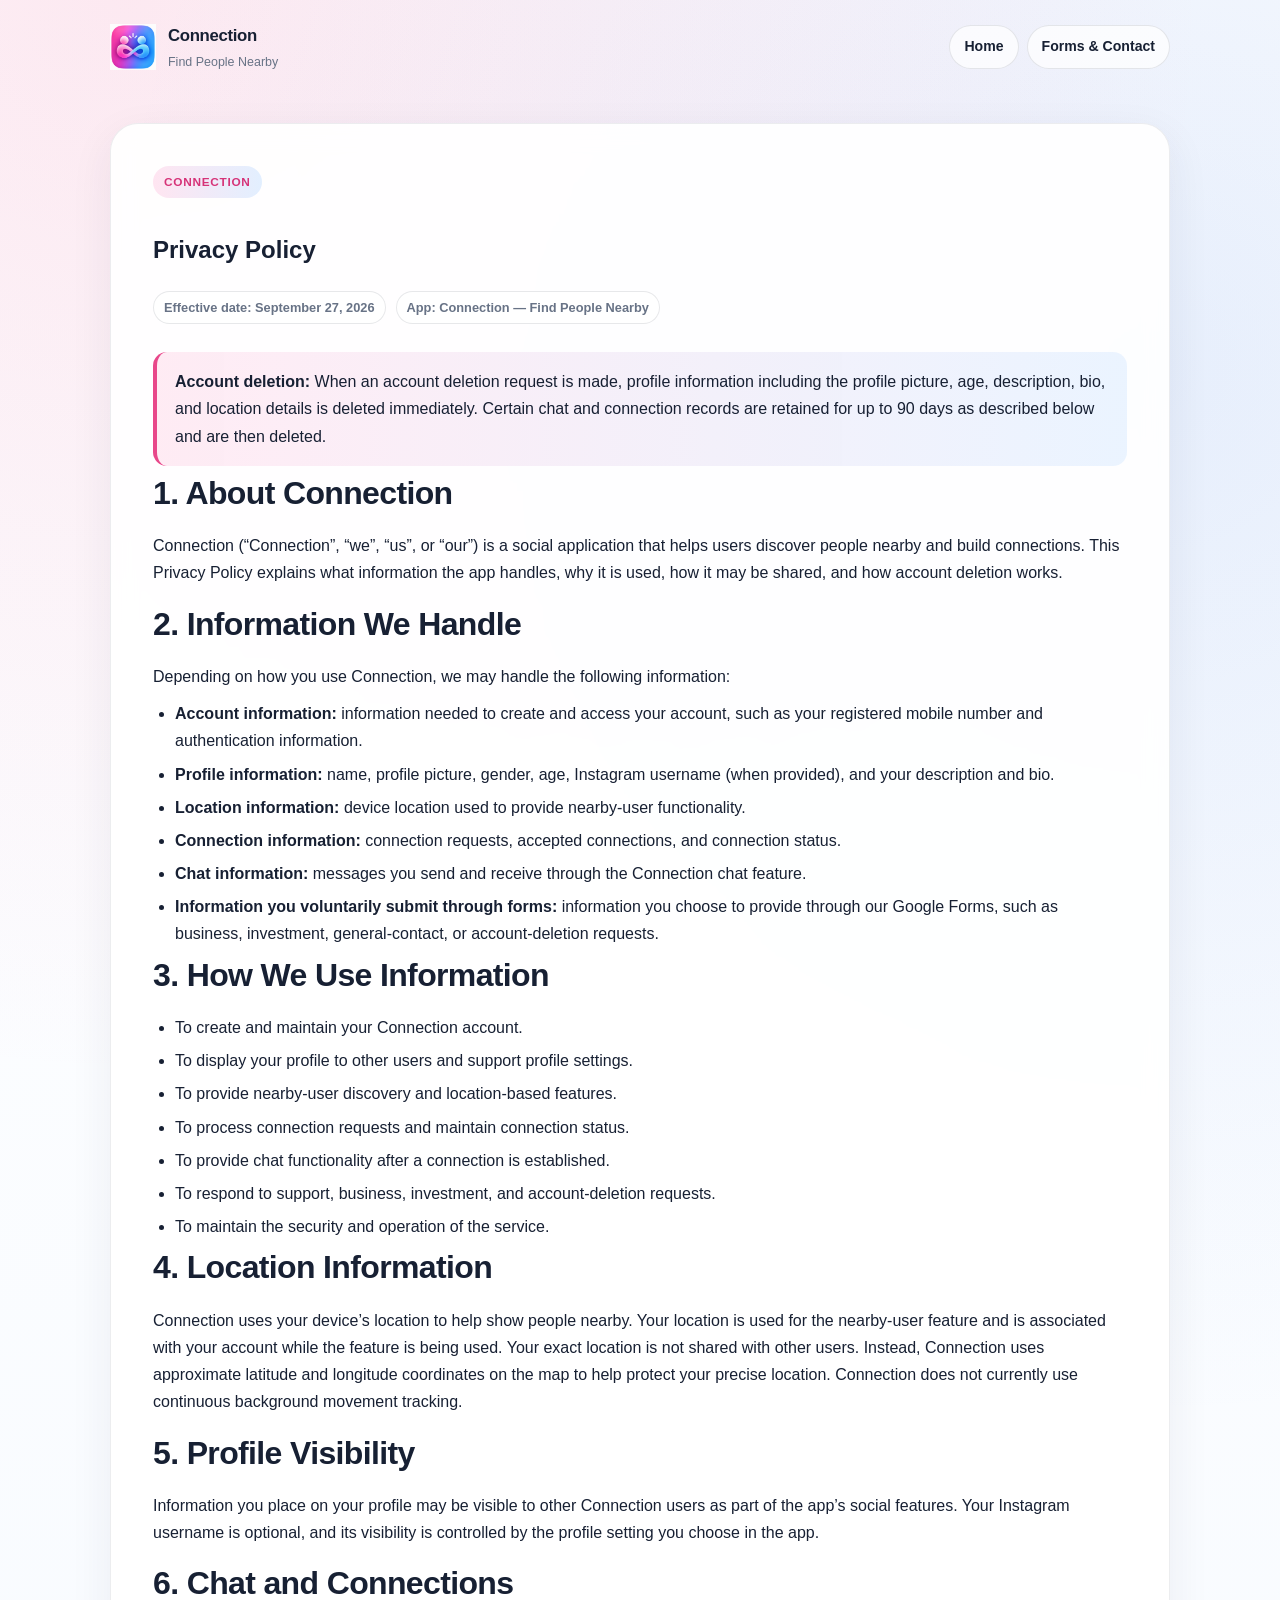
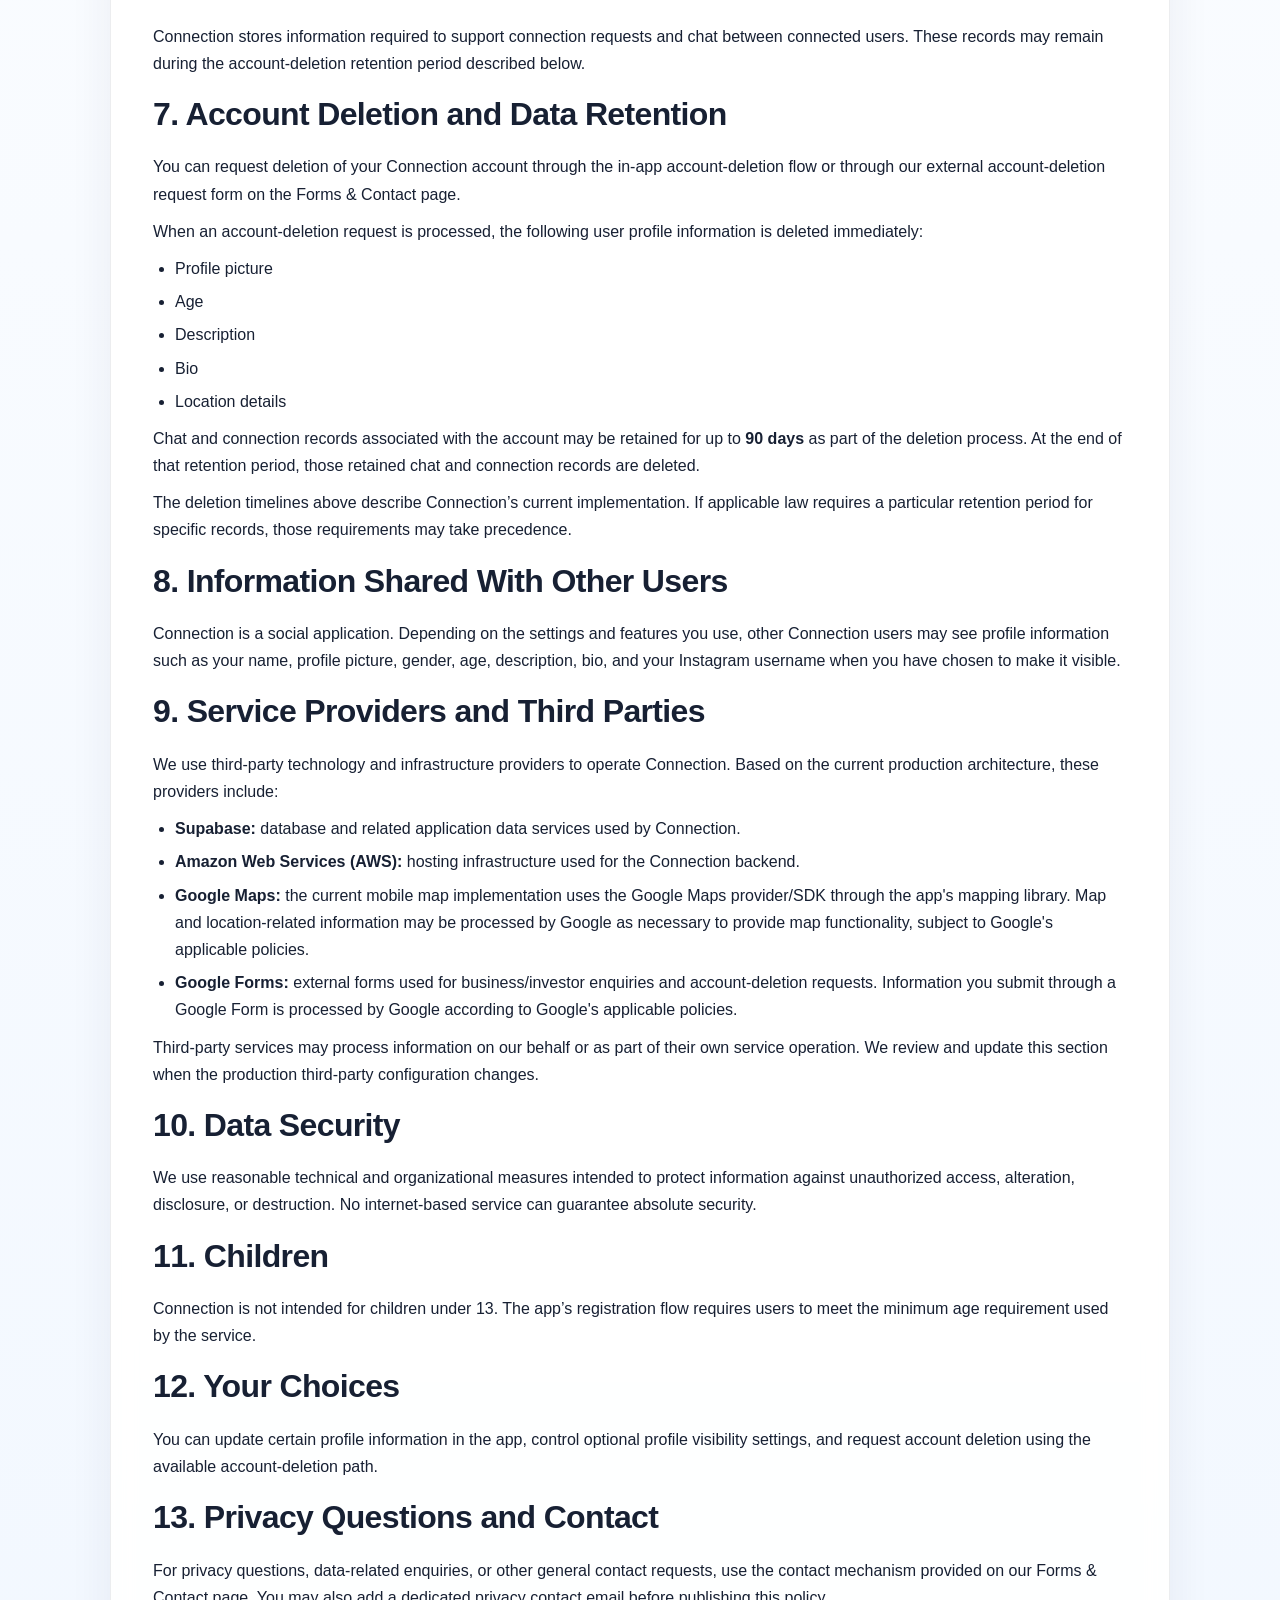
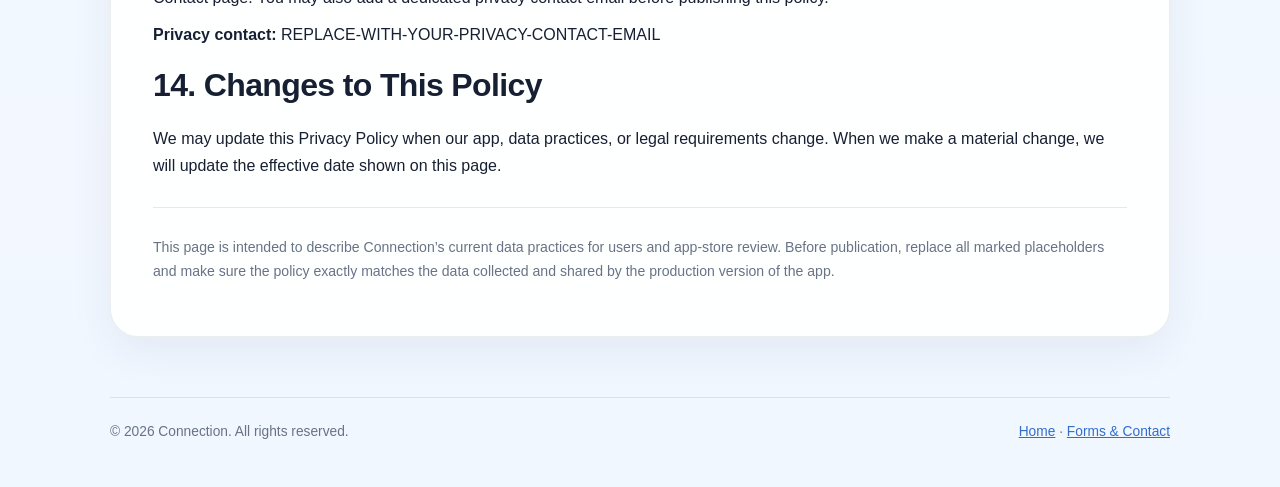
==== privacy.html @ 4371f3f5 "Added Connection Website Pages" ====
<!DOCTYPE html>
<html lang="en">

<head>
  <meta charset="UTF-8">
  <meta name="viewport" content="width=device-width, initial-scale=1.0">
  <meta name="description" content="Connection Privacy Policy — Find People Nearby.">
  <meta name="robots" content="index,follow">
  <title>Privacy Policy — Connection</title>
  <link rel="stylesheet" href="styles.css">
</head>

<body>
  <header class="site-header">
    <div class="site-shell header-inner">
      <a class="brand" href="index.html" aria-label="Connection home">
        <img class="brand-mark" src="connection-app-icon.png" alt="Connection logo" />
        <span class="brand-text">
          <span class="brand-name">Connection</span>
          <span class="brand-tagline">Find People Nearby</span>
        </span>
      </a>

      <nav class="top-nav" aria-label="Primary">
        <a class="nav-link" href="index.html">Home</a>
        <a class="nav-link" href="forms.html">Forms &amp; Contact</a>
      </nav>
    </div>
  </header>

  <main class="page-section">
    <div class="site-shell">
      <article class="section-card">
        <span class="eyebrow">Connection</span>
        <h1>Privacy Policy</h1>
        <div class="meta-row">
          <span class="meta-pill">Effective date: September 27, 2026</span>
          <span class="meta-pill">App: Connection — Find People Nearby</span>
        </div>

        <div class="notice">
          <strong>Account deletion:</strong> When an account deletion request is made, profile information
          including the profile picture, age, description, bio, and location details is deleted immediately.
          Certain chat and connection records are retained for up to 90 days as described below and are then deleted.
        </div>

        <h2>1. About Connection</h2>
        <p>
          Connection (“Connection”, “we”, “us”, or “our”) is a social application that helps users discover
          people nearby and build connections. This Privacy Policy explains what information the app handles,
          why it is used, how it may be shared, and how account deletion works.
        </p>

        <h2>2. Information We Handle</h2>
        <p>Depending on how you use Connection, we may handle the following information:</p>
        <ul>
          <li><strong>Account information:</strong> information needed to create and access your account, such as your
            registered mobile number and authentication information.</li>
          <li><strong>Profile information:</strong> name, profile picture, gender, age, Instagram username (when
            provided), and your description and bio.</li>
          <li><strong>Location information:</strong> device location used to provide nearby-user functionality.</li>
          <li><strong>Connection information:</strong> connection requests, accepted connections, and connection status.
          </li>
          <li><strong>Chat information:</strong> messages you send and receive through the Connection chat feature.</li>
          <li><strong>Information you voluntarily submit through forms:</strong> information you choose to provide
            through our Google Forms, such as business, investment, general-contact, or account-deletion requests.</li>
        </ul>

        <h2>3. How We Use Information</h2>
        <ul>
          <li>To create and maintain your Connection account.</li>
          <li>To display your profile to other users and support profile settings.</li>
          <li>To provide nearby-user discovery and location-based features.</li>
          <li>To process connection requests and maintain connection status.</li>
          <li>To provide chat functionality after a connection is established.</li>
          <li>To respond to support, business, investment, and account-deletion requests.</li>
          <li>To maintain the security and operation of the service.</li>
        </ul>

        <h2>4. Location Information</h2>
        <p>
          Connection uses your device’s location to help show people nearby. Your location is used for the nearby-user
          feature and is associated with your account while the feature is being used.

          Your exact location is not shared with other users. Instead, Connection uses approximate latitude and
          longitude coordinates on the map to help protect your precise location.

          Connection does not currently use continuous background movement tracking.

        </p>

        <h2>5. Profile Visibility</h2>
        <p>
          Information you place on your profile may be visible to other Connection users as part of the app’s
          social features. Your Instagram username is optional, and its visibility is controlled by the profile setting
          you choose in the app.
        </p>

        <h2>6. Chat and Connections</h2>
        <p>
          Connection stores information required to support connection requests and chat between connected users.
          These records may remain during the account-deletion retention period described below.
        </p>

        <h2 id="deletion">7. Account Deletion and Data Retention</h2>
        <p>
          You can request deletion of your Connection account through the in-app account-deletion flow or through
          our external account-deletion request form on the Forms &amp; Contact page.
        </p>
        <p>
          When an account-deletion request is processed, the following user profile information is deleted immediately:
        </p>
        <ul>
          <li>Profile picture</li>
          <li>Age</li>
          <li>Description</li>
          <li>Bio</li>
          <li>Location details</li>
        </ul>
        <p>
          Chat and connection records associated with the account may be retained for up to <strong>90 days</strong>
          as part of the deletion process. At the end of that retention period, those retained chat and connection
          records are deleted.
        </p>
        <p>
          The deletion timelines above describe Connection’s current implementation. If applicable law requires a
          particular retention period for specific records, those requirements may take precedence.
        </p>

        <h2>8. Information Shared With Other Users</h2>
        <p>
          Connection is a social application. Depending on the settings and features you use, other Connection users
          may see profile information such as your name, profile picture, gender, age, description, bio, and your
          Instagram username when you have chosen to make it visible.
        </p>

        <h2>9. Service Providers and Third Parties</h2>
        <p>
          We use third-party technology and infrastructure providers to operate Connection. Based on the current
          production architecture, these providers include:
        </p>
        <ul>
          <li><strong>Supabase:</strong> database and related application data services used by Connection.</li>
          <li><strong>Amazon Web Services (AWS):</strong> hosting infrastructure used for the Connection backend.</li>
          <li><strong>Google Maps:</strong> the current mobile map implementation uses the Google Maps provider/SDK
            through the app's mapping library. Map and location-related information may be processed by Google as
            necessary to provide map functionality, subject to Google's applicable policies.</li>
          <li><strong>Google Forms:</strong> external forms used for business/investor enquiries and account-deletion
            requests. Information you submit through a Google Form is processed by Google according to Google's
            applicable policies.</li>
        </ul>
        <p>
          Third-party services may process information on our behalf or as part of their own service operation. We
          review and update this section when the production third-party configuration changes.
        </p>

        <h2>10. Data Security</h2>
        <p>
          We use reasonable technical and organizational measures intended to protect information against unauthorized
          access, alteration, disclosure, or destruction. No internet-based service can guarantee absolute security.
        </p>

        <h2>11. Children</h2>
        <p>
          Connection is not intended for children under 13. The app’s registration flow requires users to meet the
          minimum age requirement used by the service.
        </p>

        <h2>12. Your Choices</h2>
        <p>
          You can update certain profile information in the app, control optional profile visibility settings,
          and request account deletion using the available account-deletion path.
        </p>

        <h2>13. Privacy Questions and Contact</h2>
        <p>
          For privacy questions, data-related enquiries, or other general contact requests, use the contact mechanism
          provided on our Forms &amp; Contact page. You may also add a dedicated privacy contact email before publishing
          this policy.
        </p>
        <p>
          <strong>Privacy contact:</strong> REPLACE-WITH-YOUR-PRIVACY-CONTACT-EMAIL
        </p>

        <h2>14. Changes to This Policy</h2>
        <p>
          We may update this Privacy Policy when our app, data practices, or legal requirements change. When we make
          a material change, we will update the effective date shown on this page.
        </p>

        <hr class="soft">
        <p class="small">
          This page is intended to describe Connection’s current data practices for users and app-store review.
          Before publication, replace all marked placeholders and make sure the policy exactly matches the data
          collected and shared by the production version of the app.
        </p>
      </article>
    </div>
  </main>

  <footer class="footer">
    <div class="site-shell footer-inner">
      <span>&copy; 2026 Connection. All rights reserved.</span>
      <span><a href="index.html">Home</a> · <a href="forms.html">Forms &amp; Contact</a></span>
    </div>
  </footer>
</body>

</html>
---- styles.css ----
:root {
  --pink-50: #fff6fb;
  --pink-100: #ffe5f1;
  --pink-200: #ffc9df;
  --pink-500: #e8478a;
  --pink-600: #d63378;
  --blue-50: #f1f7ff;
  --blue-100: #e2efff;
  --blue-200: #c8ddff;
  --blue-500: #4a83e8;
  --blue-600: #326dcc;
  --ink: #172033;
  --muted: #687386;
  --surface: rgba(255, 255, 255, 0.92);
  --border: rgba(23, 32, 51, 0.10);
  --shadow: 0 20px 60px rgba(36, 42, 68, 0.12);
  --radius-lg: 28px;
  --radius-md: 18px;
  --max-width: 1060px;
}

* {
  box-sizing: border-box;
}

html {
  scroll-behavior: smooth;
}

body {
  margin: 0;
  min-height: 100vh;
  color: var(--ink);
  background:
    radial-gradient(circle at 10% 0%, rgba(232, 71, 138, 0.12), transparent 28%),
    radial-gradient(circle at 90% 10%, rgba(74, 131, 232, 0.13), transparent 30%),
    linear-gradient(180deg, #ffffff 0%, var(--blue-50) 100%);
  font-family: Inter, ui-sans-serif, -apple-system, BlinkMacSystemFont, "Segoe UI", Roboto, Helvetica, Arial, sans-serif;
  line-height: 1.7;
}

a {
  color: var(--blue-600);
}

a:hover {
  color: var(--pink-600);
}

button,
a {
  -webkit-tap-highlight-color: transparent;
}

.site-shell {
  width: min(100% - 32px, var(--max-width));
  margin: 0 auto;
}

.site-header {
  padding: 22px 0;
}

.header-inner {
  display: flex;
  align-items: center;
  justify-content: space-between;
  gap: 18px;
}

.brand {
  display: inline-flex;
  align-items: center;
  gap: 12px;
  color: var(--ink);
  text-decoration: none;
}

.brand:hover {
  color: var(--ink);
}

.brand-mark {
  width: 46px;
  height: 46px;
  object-fit: contain;
  flex-shrink: 0;
}

.brand-text {
  display: grid;
  gap: 1px;
}

.brand-name {
  font-size: 1.05rem;
  font-weight: 800;
  letter-spacing: -0.02em;
}

.brand-tagline {
  color: var(--muted);
  font-size: 0.78rem;
}

.top-nav {
  display: flex;
  flex-wrap: wrap;
  justify-content: flex-end;
  gap: 8px;
}

.nav-link {
  padding: 9px 14px;
  border: 1px solid var(--border);
  border-radius: 999px;
  background: rgba(255, 255, 255, 0.72);
  color: var(--ink);
  font-size: 0.88rem;
  font-weight: 700;
  text-decoration: none;
  transition: transform 160ms ease, box-shadow 160ms ease, background 160ms ease;
}

.nav-link:hover {
  color: var(--ink);
  background: #fff;
  transform: translateY(-1px);
  box-shadow: 0 8px 22px rgba(23, 32, 51, 0.08);
}

.hero {
  padding: 48px 0 30px;
}

.hero-card {
  position: relative;
  overflow: hidden;
  padding: clamp(28px, 6vw, 64px);
  border: 1px solid rgba(255, 255, 255, 0.8);
  border-radius: var(--radius-lg);
  background:
    linear-gradient(135deg, rgba(255, 244, 250, 0.96), rgba(238, 246, 255, 0.96));
  box-shadow: var(--shadow);
}

.hero-card::before,
.hero-card::after {
  content: "";
  position: absolute;
  width: 210px;
  height: 210px;
  border-radius: 50%;
  pointer-events: none;
  filter: blur(1px);
}

.hero-card::before {
  top: -110px;
  right: -70px;
  background: radial-gradient(circle, rgba(74, 131, 232, 0.22), transparent 68%);
}

.hero-card::after {
  bottom: -130px;
  left: -80px;
  background: radial-gradient(circle, rgba(232, 71, 138, 0.20), transparent 68%);
}

.hero-content {
  position: relative;
  z-index: 1;
  max-width: 760px;
}

.eyebrow {
  display: inline-flex;
  margin-bottom: 12px;
  padding: 6px 11px;
  border-radius: 999px;
  background: linear-gradient(90deg, var(--pink-100), var(--blue-100));
  color: var(--pink-600);
  font-size: 0.74rem;
  font-weight: 800;
  letter-spacing: 0.06em;
  text-transform: uppercase;
}

.hero h1 {
  margin: 0;
  font-size: clamp(2rem, 5vw, 4rem);
  line-height: 1.05;
  letter-spacing: -0.04em;
}

.hero h1 span {
  background: linear-gradient(90deg, var(--pink-600), var(--blue-600));
  -webkit-background-clip: text;
  background-clip: text;
  color: transparent;
}

.hero p {
  max-width: 700px;
  margin: 20px 0 0;
  color: var(--muted);
  font-size: clamp(1rem, 2.2vw, 1.16rem);
}

.hero-actions {
  display: flex;
  flex-wrap: wrap;
  gap: 12px;
  margin-top: 28px;
}

.btn {
  display: inline-flex;
  align-items: center;
  justify-content: center;
  min-height: 46px;
  padding: 10px 18px;
  border-radius: 999px;
  font-weight: 800;
  text-decoration: none;
  transition: transform 160ms ease, box-shadow 160ms ease;
}

.btn:hover {
  transform: translateY(-1px);
}

.btn-primary {
  color: #fff;
  background: linear-gradient(135deg, var(--pink-600), var(--blue-600));
  box-shadow: 0 12px 28px rgba(67, 98, 183, 0.22);
}

.btn-primary:hover {
  color: #fff;
}

.btn-secondary {
  border: 1px solid var(--border);
  background: rgba(255, 255, 255, 0.80);
  color: var(--ink);
}

.btn-secondary:hover {
  color: var(--ink);
  background: #fff;
}

.page-section {
  padding: 28px 0;
}

.section-card {
  padding: clamp(24px, 4vw, 42px);
  border: 1px solid rgba(23, 32, 51, 0.08);
  border-radius: var(--radius-lg);
  background: var(--surface);
  box-shadow: 0 14px 44px rgba(36, 42, 68, 0.07);
  backdrop-filter: blur(12px);
}

.section-card h2,
.section-card h3 {
  letter-spacing: -0.02em;
}

.section-card h2 {
  margin: 0 0 12px;
  font-size: clamp(1.45rem, 3vw, 2rem);
}

.section-card h3 {
  margin: 30px 0 8px;
  font-size: 1.08rem;
}

.section-card p {
  margin: 10px 0;
}

.section-card ul {
  margin: 10px 0 0;
  padding-left: 22px;
}

.section-card li + li {
  margin-top: 6px;
}

.meta-row {
  display: flex;
  flex-wrap: wrap;
  gap: 10px;
  margin: 14px 0 28px;
}

.meta-pill {
  display: inline-flex;
  align-items: center;
  min-height: 30px;
  padding: 5px 10px;
  border: 1px solid var(--border);
  border-radius: 999px;
  background: rgba(255,255,255,0.72);
  color: var(--muted);
  font-size: 0.8rem;
  font-weight: 700;
}

.notice {
  padding: 16px 18px;
  border-left: 4px solid var(--pink-500);
  border-radius: 14px;
  background: linear-gradient(90deg, rgba(255, 230, 241, 0.78), rgba(226, 239, 255, 0.70));
}

.notice strong {
  color: var(--ink);
}

.cards {
  display: grid;
  grid-template-columns: repeat(2, minmax(0, 1fr));
  gap: 18px;
}

.action-card {
  display: flex;
  flex-direction: column;
  min-height: 100%;
  padding: clamp(22px, 3vw, 32px);
  border: 1px solid var(--border);
  border-radius: var(--radius-md);
  background: linear-gradient(180deg, rgba(255,255,255,0.96), rgba(246,249,255,0.96));
  box-shadow: 0 10px 30px rgba(36, 42, 68, 0.06);
}

.action-card.accent-pink {
  background: linear-gradient(180deg, rgba(255,247,251,0.98), rgba(255,239,246,0.98));
}

.action-card.accent-blue {
  background: linear-gradient(180deg, rgba(247,251,255,0.98), rgba(238,246,255,0.98));
}

.card-icon {
  display: inline-grid;
  place-items: center;
  width: 52px;
  height: 52px;
  margin-bottom: 16px;
  border-radius: 16px;
  background: linear-gradient(135deg, var(--pink-100), var(--blue-100));
  font-size: 1.4rem;
}

.action-card h2 {
  margin: 0;
  font-size: 1.35rem;
}

.action-card p {
  color: var(--muted);
}

.card-spacer {
  flex: 1;
}

.footer {
  padding: 32px 0 44px;
  color: var(--muted);
  font-size: 0.86rem;
}

.footer-inner {
  display: flex;
  flex-wrap: wrap;
  justify-content: space-between;
  gap: 12px 24px;
  padding-top: 22px;
  border-top: 1px solid var(--border);
}

.small {
  font-size: 0.88rem;
  color: var(--muted);
}

hr.soft {
  height: 1px;
  margin: 28px 0;
  border: 0;
  background: var(--border);
}

@media (max-width: 760px) {
  .site-shell {
    width: min(100% - 22px, var(--max-width));
  }

  .header-inner {
    align-items: flex-start;
    flex-direction: column;
  }

  .top-nav {
    width: 100%;
    justify-content: flex-start;
  }

  .hero {
    padding-top: 26px;
  }

  .cards {
    grid-template-columns: 1fr;
  }

  .hero-actions .btn {
    width: 100%;
  }
}

@media (max-width: 430px) {
  body {
    font-size: 15px;
  }

  .site-header {
    padding-top: 14px;
  }

  .brand-mark {
    width: 42px;
    height: 42px;
    flex-basis: 42px;
  }

  .nav-link {
    flex: 1 1 auto;
    text-align: center;
  }

  .section-card,
  .action-card {
    border-radius: 20px;
  }
}
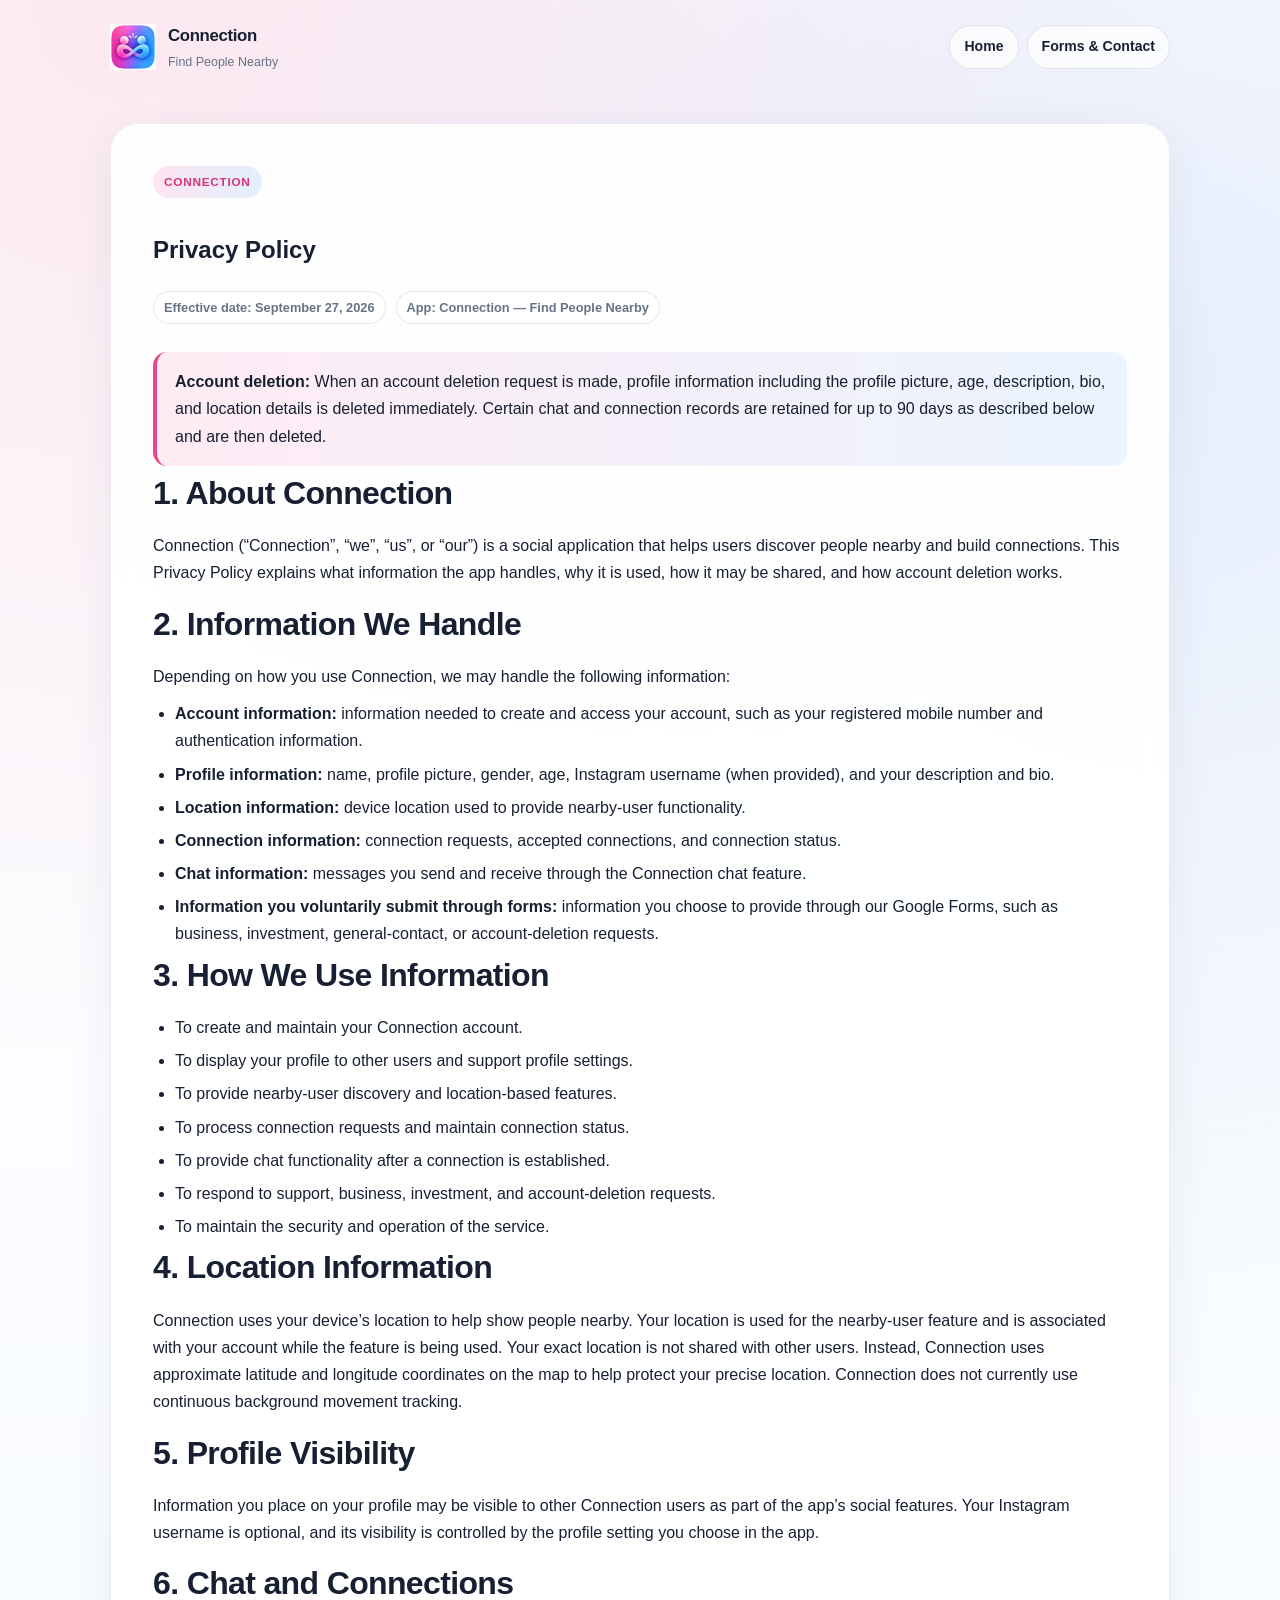
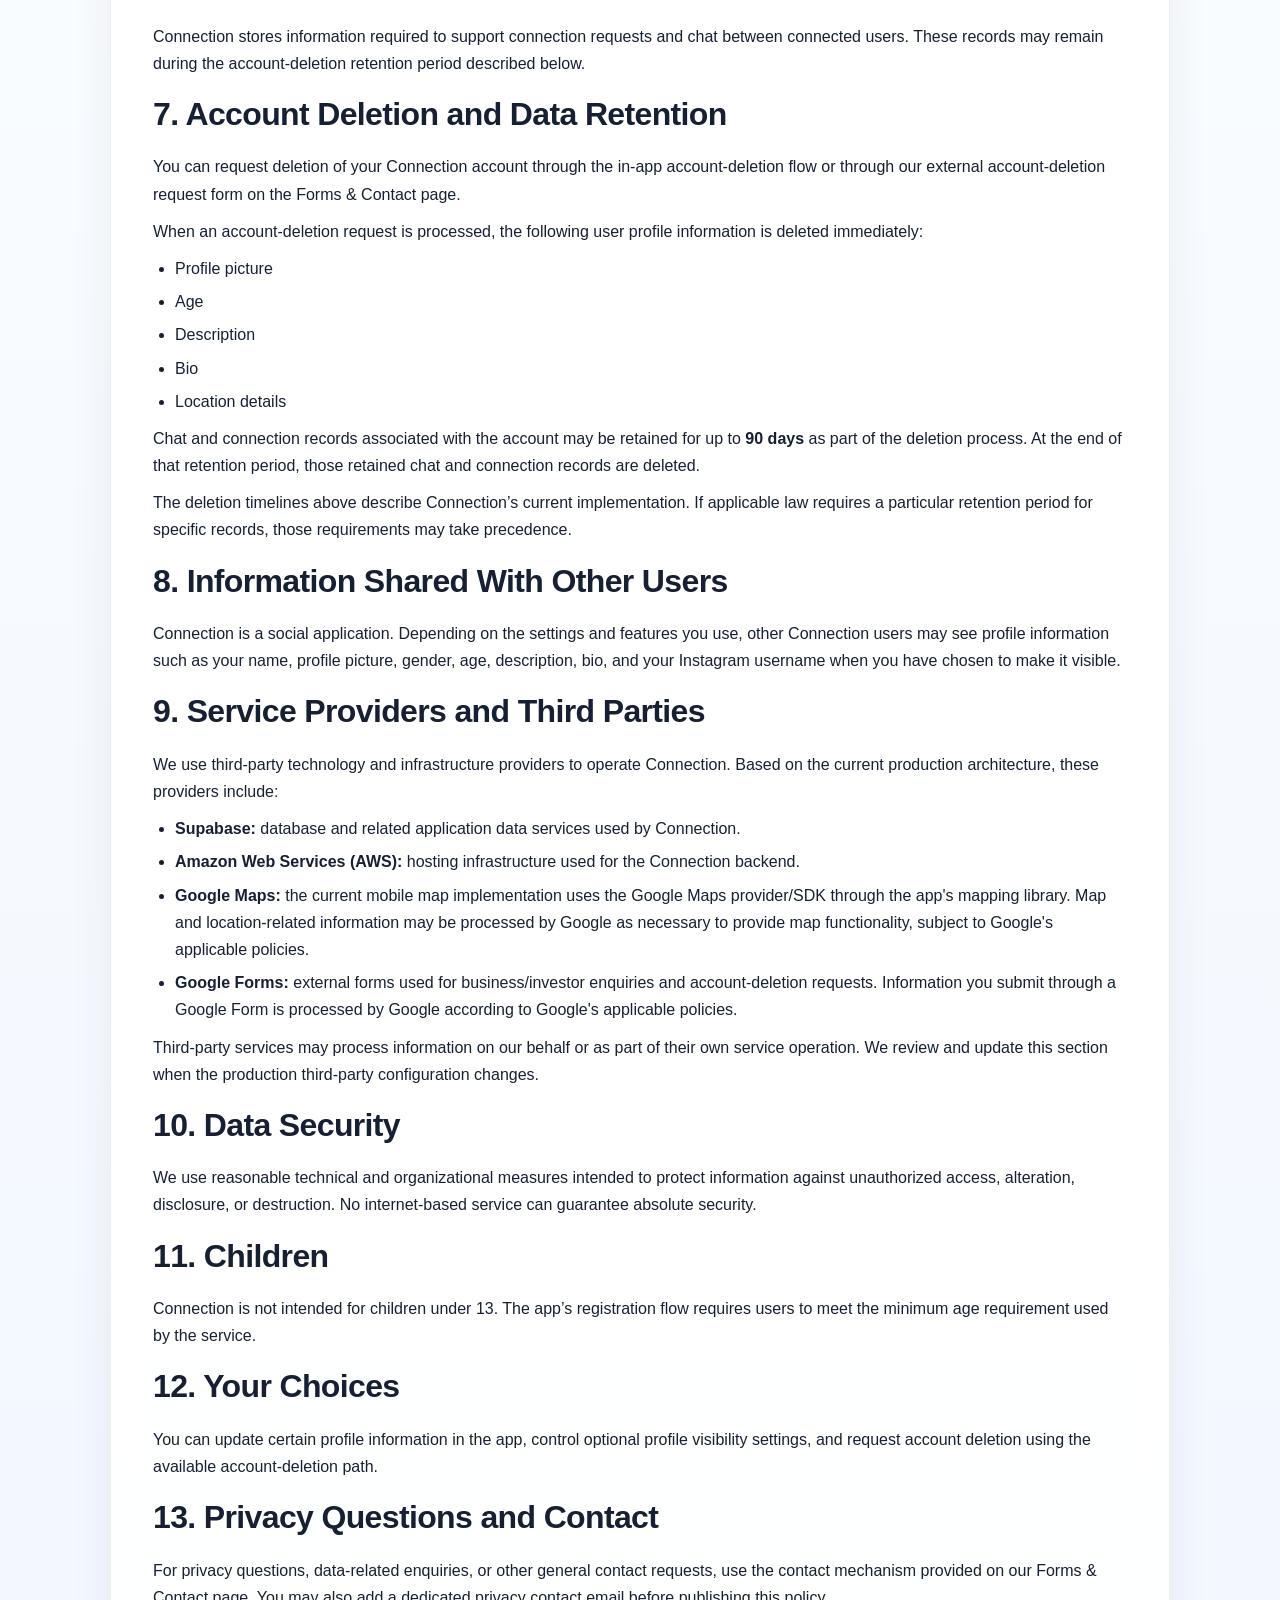
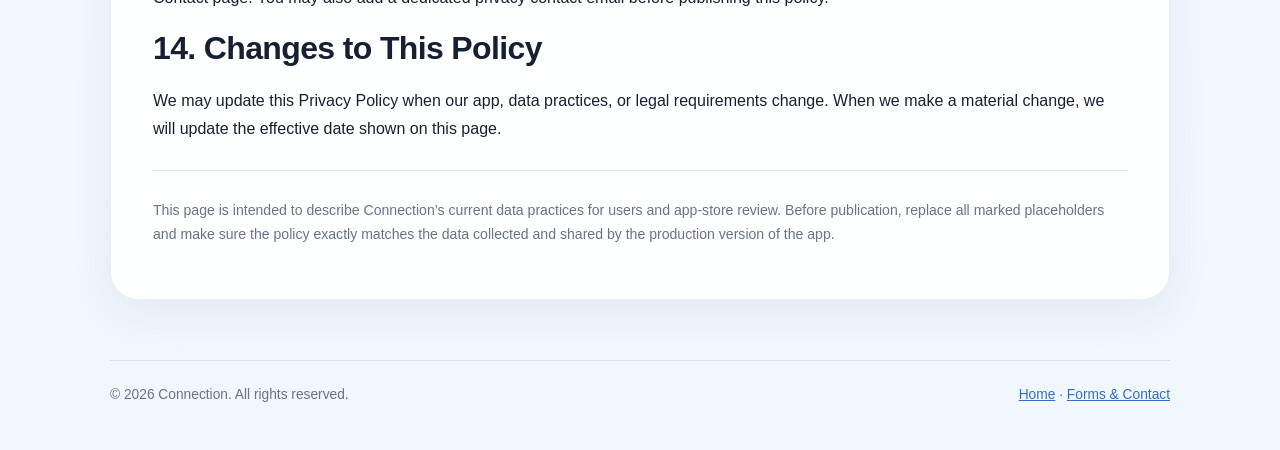
==== commit bb41e558: "Removed REPLACE-WITH-YOUR-PRIVACY-CONTACT-EMAIL" ====
--- a/privacy.html
+++ b/privacy.html
@@ -178,9 +178,9 @@
           provided on our Forms &amp; Contact page. You may also add a dedicated privacy contact email before publishing
           this policy.
         </p>
-        <p>
+        <!-- <p>
           <strong>Privacy contact:</strong> REPLACE-WITH-YOUR-PRIVACY-CONTACT-EMAIL
-        </p>
+        </p> -->
 
         <h2>14. Changes to This Policy</h2>
         <p>
@@ -206,4 +206,4 @@
   </footer>
 </body>
 
-</html>+</html>
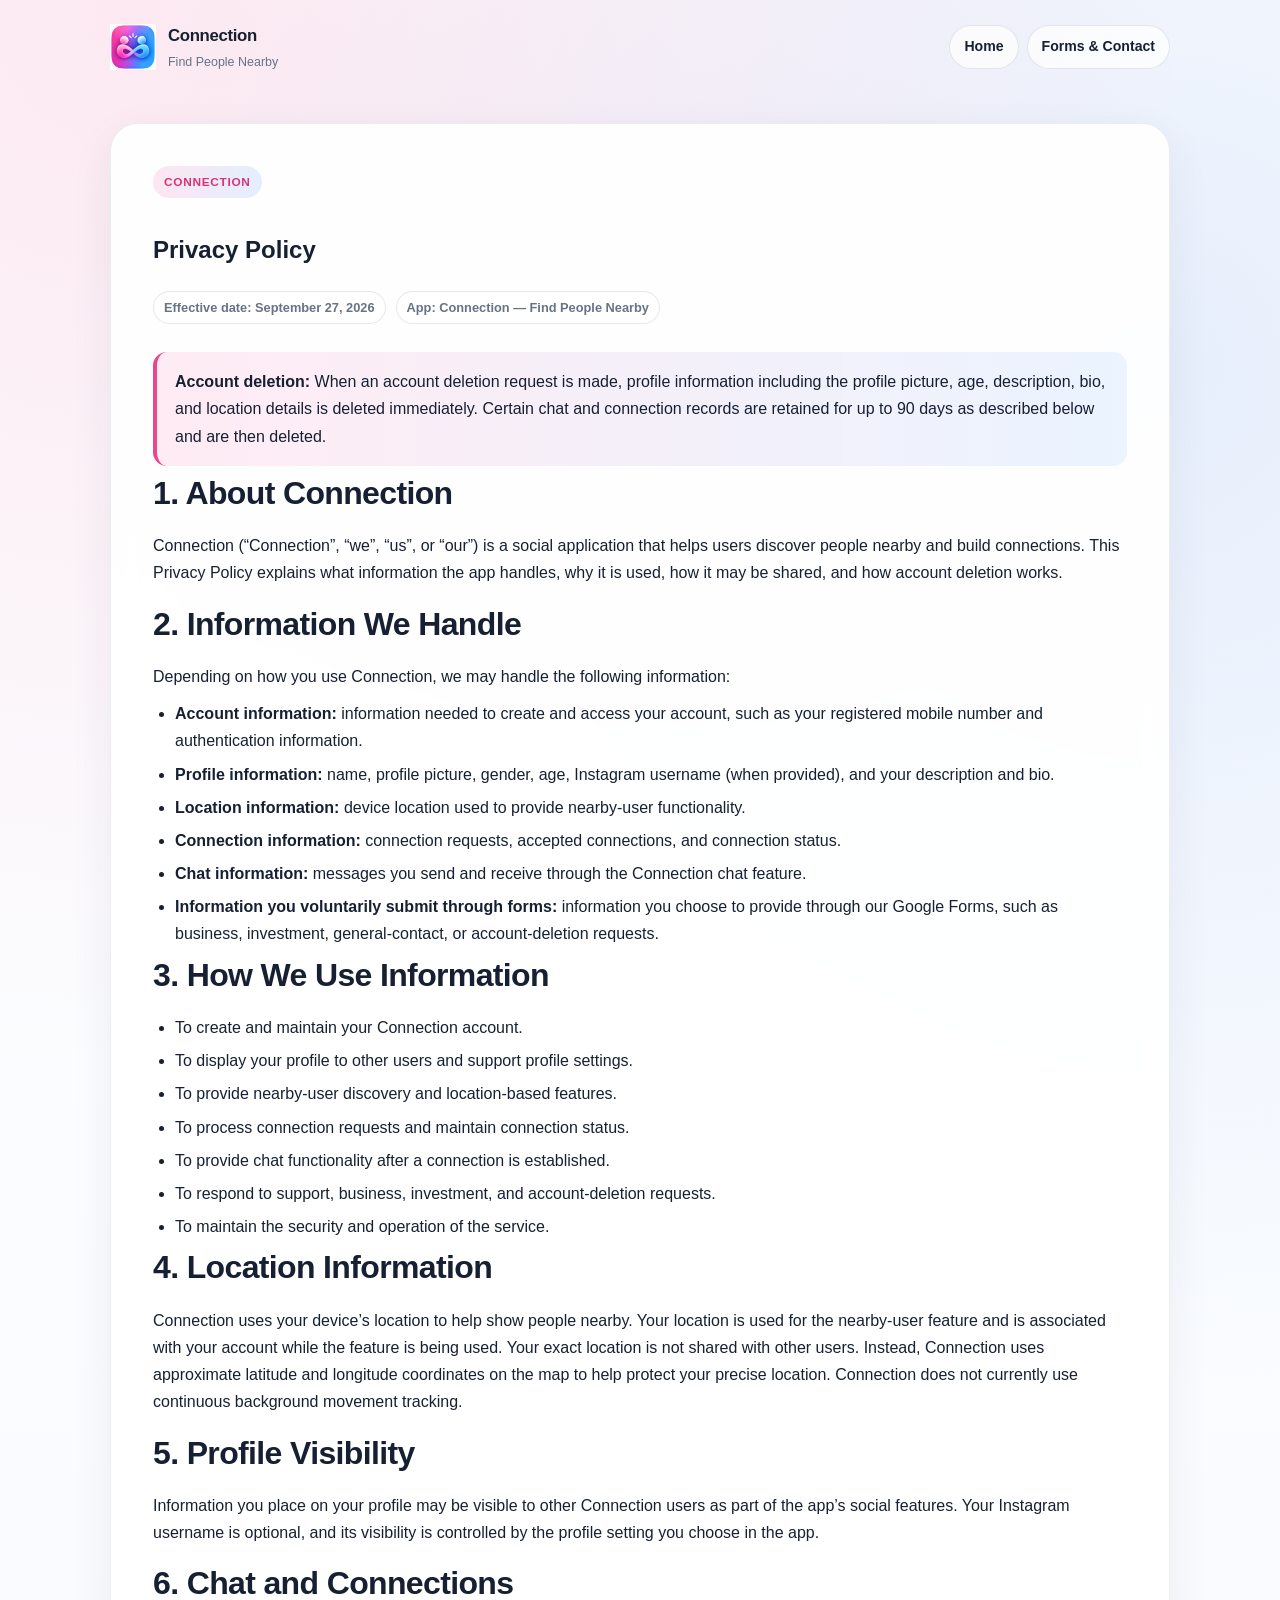
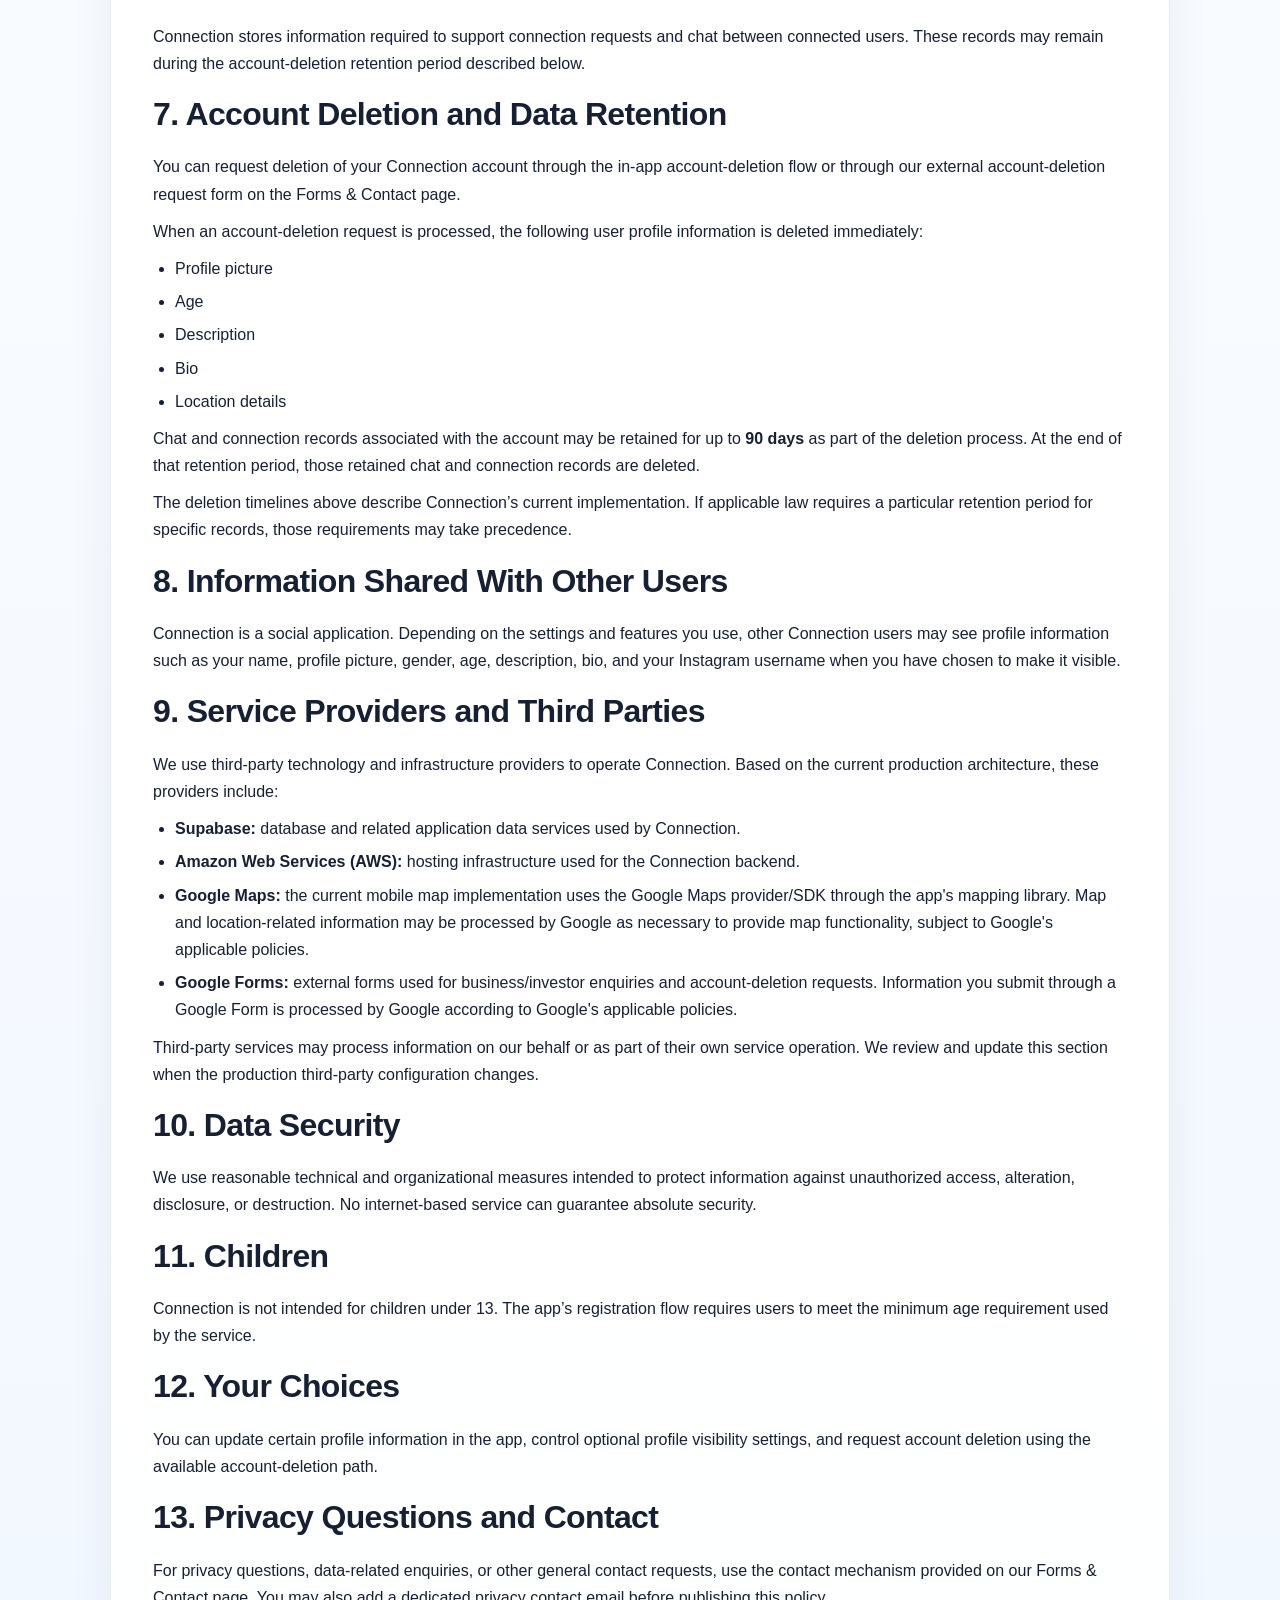
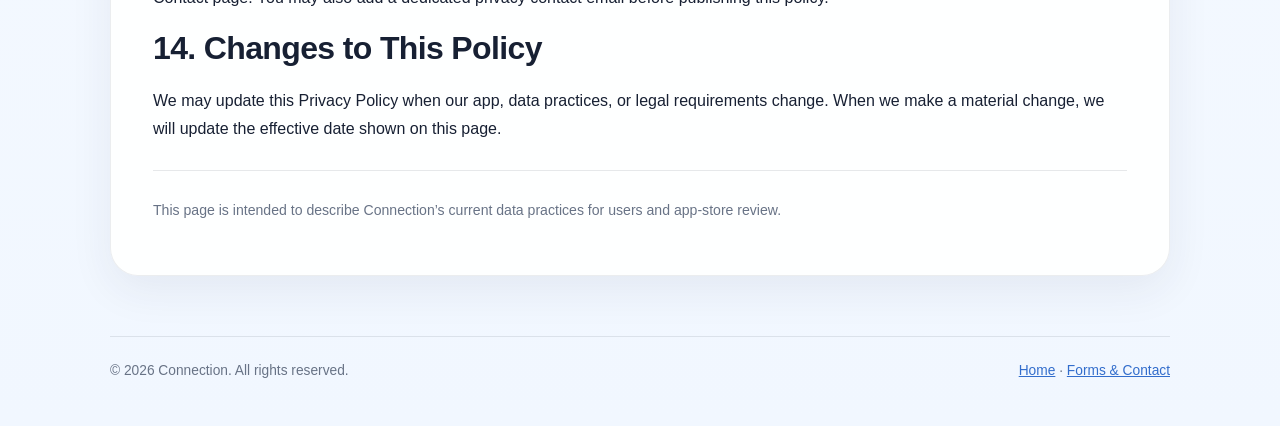
==== commit 0777fb13: "Commented out chatgpt suggestion" ====
--- a/privacy.html
+++ b/privacy.html
@@ -191,8 +191,8 @@
         <hr class="soft">
         <p class="small">
           This page is intended to describe Connection’s current data practices for users and app-store review.
-          Before publication, replace all marked placeholders and make sure the policy exactly matches the data
-          collected and shared by the production version of the app.
+          <!-- Before publication, replace all marked placeholders and make sure the policy exactly matches the data
+          collected and shared by the production version of the app. -->
         </p>
       </article>
     </div>
